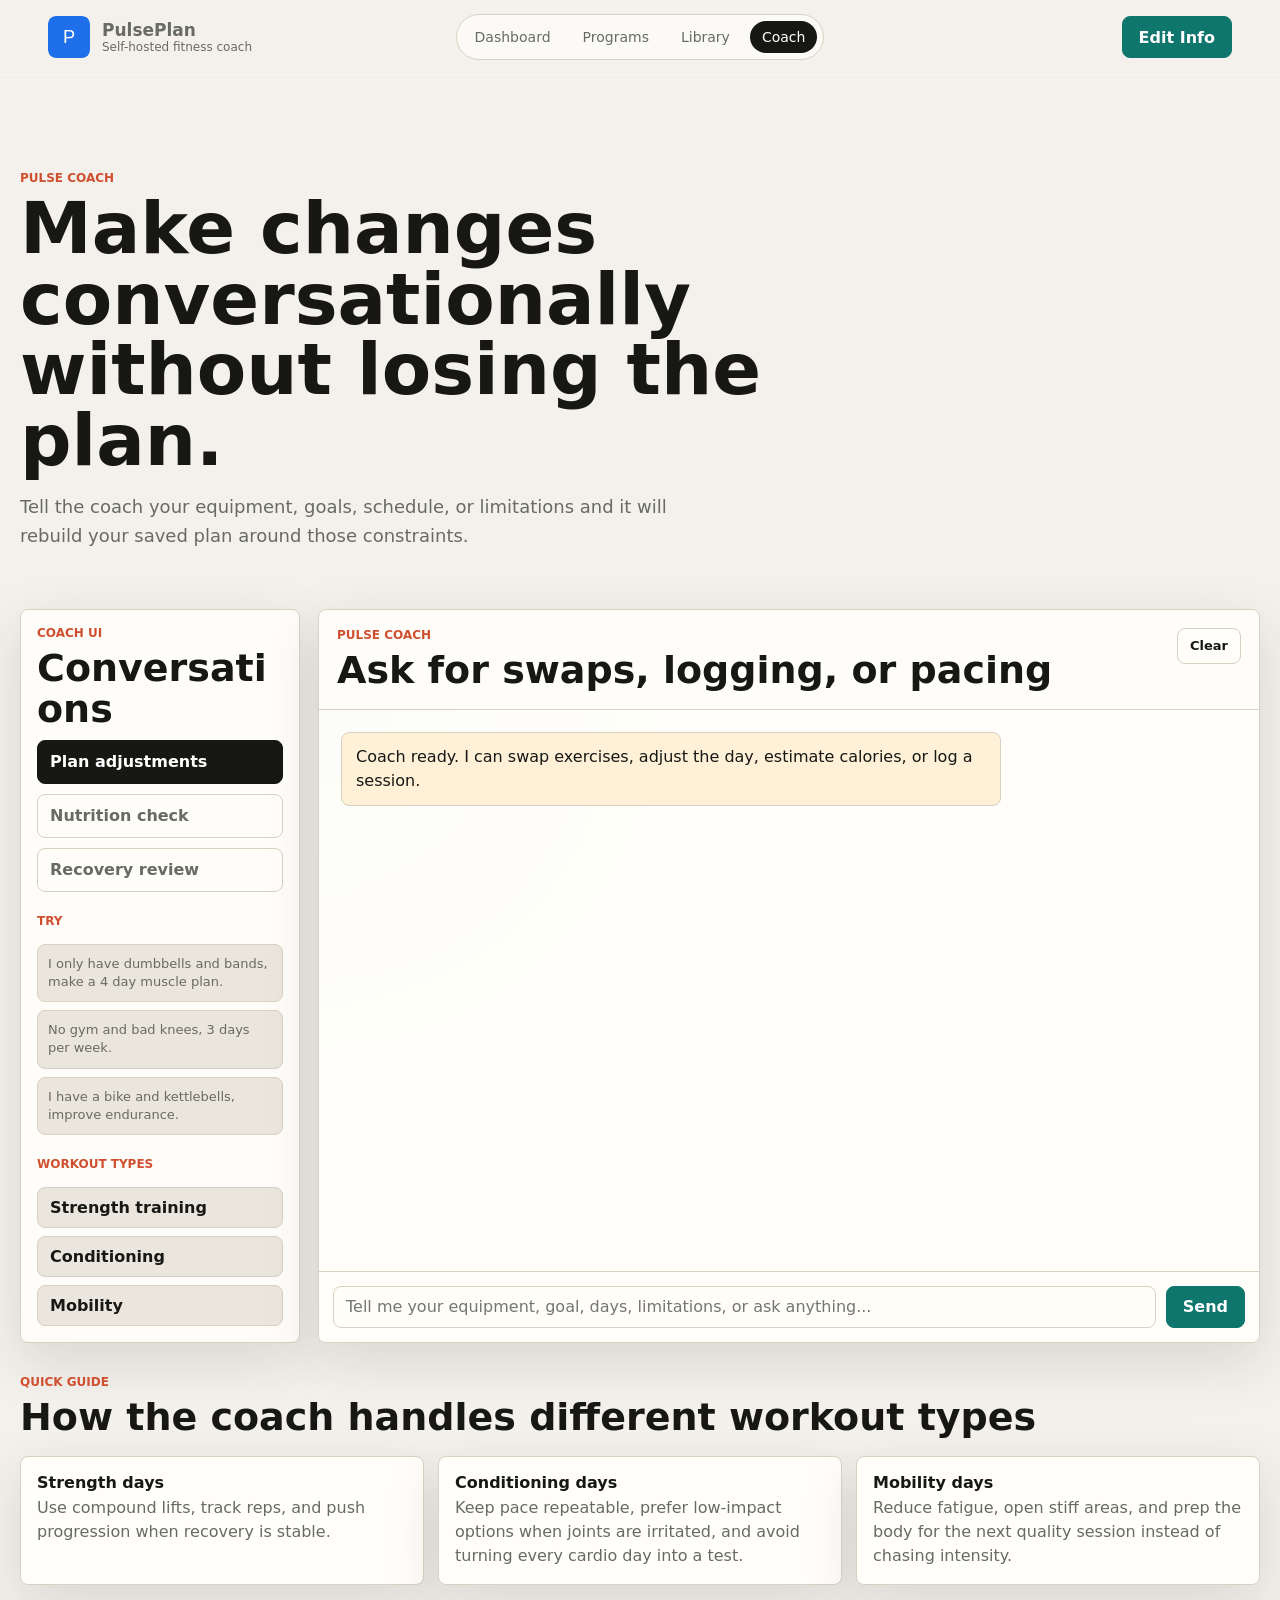
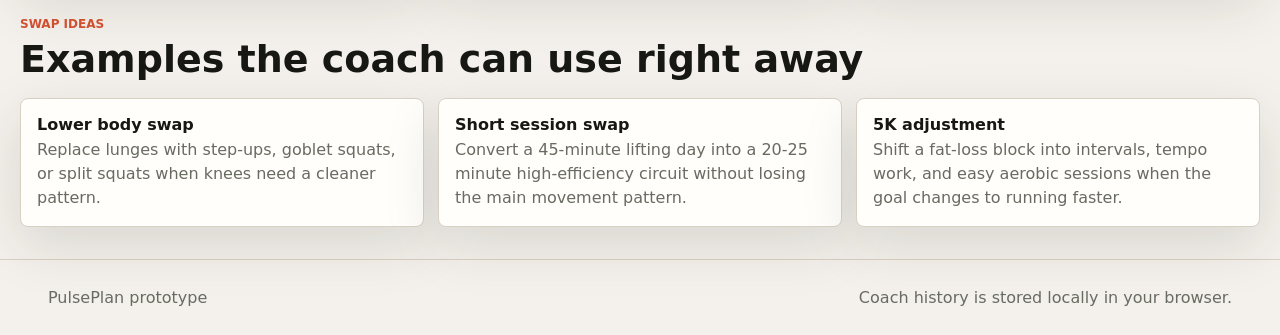
==== coach.html @ 3b723fc9 "Initial PulsePlan commit with workout library, coach interface, and dashboard" ====
<!doctype html>
<html lang="en">
  <head>
    <meta charset="utf-8" />
    <meta name="viewport" content="width=device-width, initial-scale=1" />
    <title>PulsePlan | Coach</title>
    <link rel="stylesheet" href="css/styles.css" />
  </head>
  <body>
    <header class="app-shell">
      <a class="brand" href="dashboard.html">
        <img src="assets/logo.svg" alt="PulsePlan" class="logo" />
        <span>
          <strong>PulsePlan</strong>
          <span>Self-hosted fitness coach</span>
        </span>
      </a>
      <nav class="top-nav" aria-label="Primary">
        <a href="dashboard.html">Dashboard</a>
        <a href="programs.html">Programs</a>
        <a href="library.html">Library</a>
        <a class="active" href="coach.html">Coach</a>
      </nav>
      <a class="btn primary" href="onboarding.html">Edit Info</a>
    </header>

    <main>
      <section class="page-hero">
        <p class="eyebrow">Pulse Coach</p>
        <h1>Make changes conversationally without losing the plan.</h1>
        <p class="section-copy">Tell the coach your equipment, goals, schedule, or limitations and it will rebuild your saved plan around those constraints.</p>
      </section>

      <section id="coach" class="coach-shell page-coach">
        <aside class="conversation-list">
          <div class="panel-head">
            <div>
              <p class="kicker">Coach UI</p>
              <h2>Conversations</h2>
            </div>
          </div>
          <button class="conversation active">Plan adjustments</button>
          <button class="conversation">Nutrition check</button>
          <button class="conversation">Recovery review</button>
          <div class="coach-prompts">
            <p class="kicker">Try</p>
            <span>I only have dumbbells and bands, make a 4 day muscle plan.</span>
            <span>No gym and bad knees, 3 days per week.</span>
            <span>I have a bike and kettlebells, improve endurance.</span>
          </div>
          <div class="coach-quick-guide">
            <p class="kicker">Workout types</p>
            <a href="library.html#library">Strength training</a>
            <a href="library.html#library">Conditioning</a>
            <a href="library.html#library">Mobility</a>
          </div>
        </aside>
        <section class="chat-panel">
          <div class="chat-header">
            <div>
              <p class="kicker">Pulse Coach</p>
              <h2>Ask for swaps, logging, or pacing</h2>
            </div>
            <button id="clear-chat" class="btn compact">Clear</button>
          </div>
          <div id="messages" class="messages" aria-live="polite"></div>
          <form id="chat-form" class="chat-form">
            <input id="chat-input" placeholder="Tell me your equipment, goal, days, limitations, or ask anything..." autocomplete="off" />
            <button class="btn primary" type="submit">Send</button>
          </form>
        </section>
      </section>

      <section class="section container">
        <div class="section-head">
          <div>
            <p class="kicker">Quick Guide</p>
            <h2>How the coach handles different workout types</h2>
          </div>
        </div>
        <div class="coach-guide-grid">
          <article class="guide-card">
            <strong>Strength days</strong>
            <p>Use compound lifts, track reps, and push progression when recovery is stable.</p>
          </article>
          <article class="guide-card">
            <strong>Conditioning days</strong>
            <p>Keep pace repeatable, prefer low-impact options when joints are irritated, and avoid turning every cardio day into a test.</p>
          </article>
          <article class="guide-card">
            <strong>Mobility days</strong>
            <p>Reduce fatigue, open stiff areas, and prep the body for the next quality session instead of chasing intensity.</p>
          </article>
        </div>
      </section>

      <section class="section container">
        <div class="section-head">
          <div>
            <p class="kicker">Swap Ideas</p>
            <h2>Examples the coach can use right away</h2>
          </div>
        </div>
        <div class="coach-guide-grid">
          <article class="guide-card">
            <strong>Lower body swap</strong>
            <p>Replace lunges with step-ups, goblet squats, or split squats when knees need a cleaner pattern.</p>
          </article>
          <article class="guide-card">
            <strong>Short session swap</strong>
            <p>Convert a 45-minute lifting day into a 20-25 minute high-efficiency circuit without losing the main movement pattern.</p>
          </article>
          <article class="guide-card">
            <strong>5K adjustment</strong>
            <p>Shift a fat-loss block into intervals, tempo work, and easy aerobic sessions when the goal changes to running faster.</p>
          </article>
        </div>
      </section>
    </main>

    <footer class="site-footer">
      <span>PulsePlan prototype</span>
      <span>Coach history is stored locally in your browser.</span>
    </footer>

    <div id="onboard-modal" class="modal" aria-hidden="true" role="dialog" aria-labelledby="onboard-title">
      <div class="modal-panel">
        <div class="panel-head">
          <div>
            <p class="kicker">Quick Onboarding</p>
            <h2 id="onboard-title">Create your starting plan</h2>
          </div>
          <button type="button" id="cancel-onboard" class="icon-btn" aria-label="Close">x</button>
        </div>
        <form id="onboard-form">
          <div class="form-grid">
            <label>Age<input name="age" type="number" min="10" max="120" required /></label>
            <label>Training age<select name="level"><option>Beginner</option><option>Intermediate</option><option>Advanced</option></select></label>
            <label>Available days<select name="days"><option>2</option><option selected>3</option><option>4</option><option>5</option></select></label>
            <label>Equipment<select name="equipment"><option>Bodyweight</option><option>Dumbbells</option><option selected>Full gym</option><option>Resistance bands</option></select></label>
            <label>Goal<input name="goal" placeholder="Example: build muscle, faster 5K PB" value="Build muscle" required /></label>
            <label>Food target<select name="nutrition"><option>Maintenance</option><option>Calorie deficit</option><option selected>Lean surplus</option></select></label>
          </div>
          <div class="modal-actions">
            <button type="button" id="reset-demo" class="btn">Reset Demo</button>
            <button type="submit" class="btn primary">Generate Plan</button>
          </div>
        </form>
      </div>
    </div>

    <script src="js/app.js"></script>
  </body>
</html>
---- css/styles.css ----
:root {
  --bg: #f4f1ec;
  --surface: #fffefa;
  --surface-2: #ebe6dd;
  --ink: #171814;
  --muted: #686b61;
  --line: #d8d0c2;
  --accent: #0f766e;
  --accent-2: #d04f2f;
  --blue: #265b8f;
  --green: #588157;
  --shadow: 0 18px 55px rgba(36, 30, 22, 0.13);
  --radius: 8px;
}

* {
  box-sizing: border-box;
}

html {
  scroll-behavior: smooth;
}

body {
  margin: 0;
  background: var(--bg);
  color: var(--ink);
  font-family: Inter, ui-sans-serif, system-ui, -apple-system, BlinkMacSystemFont, "Segoe UI", sans-serif;
}

button,
input,
select {
  font: inherit;
}

button {
  cursor: pointer;
}

.app-shell {
  position: sticky;
  top: 0;
  z-index: 20;
  display: grid;
  grid-template-columns: minmax(190px, 1fr) auto minmax(130px, 1fr);
  gap: 24px;
  align-items: center;
  padding: 14px clamp(16px, 4vw, 48px);
  border-bottom: 1px solid rgba(255, 255, 255, 0.45);
  background: rgba(244, 241, 236, 0.86);
  backdrop-filter: blur(18px);
}

.brand {
  display: flex;
  align-items: center;
  gap: 12px;
  color: inherit;
  text-decoration: none;
}

.brand strong {
  display: block;
  font-size: 17px;
}

.brand span {
  display: block;
  color: var(--muted);
  font-size: 12px;
}

.logo {
  width: 42px;
  height: 42px;
  border-radius: var(--radius);
}

.top-nav {
  display: flex;
  gap: 8px;
  padding: 6px;
  border: 1px solid var(--line);
  border-radius: 999px;
  background: rgba(255, 254, 250, 0.72);
}

.top-nav a {
  color: var(--muted);
  text-decoration: none;
  padding: 8px 12px;
  border-radius: 999px;
  font-size: 14px;
}

.top-nav a:hover {
  background: var(--surface);
  color: var(--ink);
}

.top-nav a.active {
  background: var(--ink);
  color: white;
}

.btn {
  display: inline-flex;
  align-items: center;
  justify-content: center;
  min-height: 42px;
  border: 1px solid var(--line);
  border-radius: var(--radius);
  background: var(--surface);
  color: var(--ink);
  padding: 0 16px;
  font-weight: 700;
  text-decoration: none;
  transition: transform 0.16s ease, box-shadow 0.16s ease, background 0.16s ease;
}

.btn:hover {
  transform: translateY(-1px);
  box-shadow: 0 10px 24px rgba(23, 24, 20, 0.09);
}

.btn.primary {
  justify-self: end;
  border-color: var(--accent);
  background: var(--accent);
  color: white;
}

.btn.ghost {
  background: rgba(255, 255, 255, 0.14);
  color: white;
  border-color: rgba(255, 255, 255, 0.45);
}

.link-btn {
  width: fit-content;
}

.btn.compact {
  min-height: 36px;
  padding: 0 12px;
  font-size: 13px;
}

.hero {
  position: relative;
  min-height: 72vh;
  display: flex;
  align-items: end;
  overflow: hidden;
}

.hero-media,
.hero-overlay {
  position: absolute;
  inset: 0;
}

.hero-media {
  width: 100%;
  height: 100%;
  object-fit: cover;
}

.hero-overlay {
  background: linear-gradient(90deg, rgba(9, 18, 22, 0.84), rgba(9, 18, 22, 0.45) 48%, rgba(9, 18, 22, 0.12)),
    linear-gradient(0deg, rgba(244, 241, 236, 1), rgba(244, 241, 236, 0) 24%);
}

.hero-content {
  position: relative;
  width: min(820px, 100%);
  padding: clamp(28px, 7vw, 80px) clamp(18px, 5vw, 64px) clamp(84px, 12vw, 140px);
  color: white;
}

.eyebrow,
.kicker {
  margin: 0 0 8px;
  color: var(--accent-2);
  font-size: 12px;
  font-weight: 850;
  letter-spacing: 0;
  text-transform: uppercase;
}

.hero .eyebrow {
  color: #ffd3a8;
}

h1,
h2,
h3,
p {
  overflow-wrap: anywhere;
}

h1 {
  margin: 0;
  max-width: 770px;
  font-size: clamp(42px, 7vw, 78px);
  line-height: 0.98;
}

h2 {
  margin: 0;
  font-size: clamp(26px, 3vw, 38px);
  line-height: 1.08;
}

h3 {
  margin: 6px 0 14px;
  font-size: 20px;
}

.hero-copy {
  max-width: 670px;
  color: rgba(255, 255, 255, 0.82);
  font-size: 18px;
  line-height: 1.6;
}

.hero-actions {
  display: flex;
  flex-wrap: wrap;
  gap: 12px;
  margin-top: 28px;
}

.page-hero {
  width: min(1240px, calc(100% - 32px));
  margin: 0 auto;
  padding: clamp(52px, 8vw, 96px) 0 22px;
}

.page-hero h1 {
  max-width: 900px;
  font-size: clamp(40px, 6vw, 72px);
}

.page-hero .section-copy {
  max-width: 650px;
  font-size: 18px;
}

.workspace {
  display: grid;
  grid-template-columns: 68px 1fr;
  gap: 18px;
  width: min(1240px, calc(100% - 32px));
  margin: -54px auto 0;
  position: relative;
  z-index: 3;
}

.side-rail {
  display: flex;
  flex-direction: column;
  gap: 10px;
  padding: 10px;
  border: 1px solid var(--line);
  border-radius: var(--radius);
  background: var(--surface);
  box-shadow: var(--shadow);
  height: max-content;
}

.rail-item,
.icon-btn {
  width: 44px;
  height: 44px;
  display: grid;
  place-items: center;
  border: 1px solid var(--line);
  border-radius: var(--radius);
  background: var(--surface-2);
  color: var(--muted);
  font-weight: 900;
  text-decoration: none;
}

.rail-item.active {
  background: var(--ink);
  border-color: var(--ink);
  color: white;
}

.dashboard-grid {
  display: grid;
  grid-template-columns: minmax(0, 1.2fr) minmax(260px, 0.8fr) minmax(260px, 0.8fr);
  gap: 18px;
}

.panel,
.conversation-list,
.chat-panel {
  background: rgba(255, 254, 250, 0.96);
  border: 1px solid var(--line);
  border-radius: var(--radius);
  box-shadow: var(--shadow);
}

.panel {
  padding: 20px;
}

.span-2 {
  grid-column: span 2;
}

.panel-head,
.section-head,
.chat-header {
  display: flex;
  align-items: start;
  justify-content: space-between;
  gap: 16px;
}

.workout-list {
  display: grid;
  gap: 10px;
  margin-top: 22px;
}

.workout-item {
  display: grid;
  grid-template-columns: 46px 1fr auto;
  gap: 14px;
  align-items: center;
  padding: 12px;
  border: 1px solid var(--line);
  border-radius: var(--radius);
  background: #fbfaf6;
}

.workout-item input {
  width: 22px;
  height: 22px;
}

.workout-item strong,
.program-card strong,
.exercise-card strong {
  display: block;
}

.workout-item span,
.program-card span,
.exercise-card span,
.image-panel span {
  color: var(--muted);
  font-size: 14px;
}

.badge {
  border-radius: 999px;
  padding: 6px 10px;
  color: white;
  background: var(--blue);
  font-size: 12px;
  font-weight: 850;
  white-space: nowrap;
}

.stats-panel {
  display: grid;
  place-items: center;
  text-align: center;
}

.readiness-ring {
  width: 156px;
  height: 156px;
  display: grid;
  place-items: center;
  margin: 8px 0 20px;
  border-radius: 50%;
  background: conic-gradient(var(--green) 82%, #ded8cc 0);
}

.readiness-ring span {
  width: 112px;
  height: 112px;
  display: grid;
  place-items: center;
  border-radius: 50%;
  background: var(--surface);
  font-size: 40px;
  font-weight: 900;
}

.metrics {
  display: grid;
  grid-template-columns: 1fr 1fr;
  gap: 10px;
  width: 100%;
}

.metrics span,
.calorie-result,
.note {
  border-radius: var(--radius);
  background: var(--surface-2);
  padding: 12px;
}

.metrics strong {
  display: block;
  font-size: 22px;
}

.macro-row {
  display: grid;
  gap: 10px;
}

label {
  display: grid;
  gap: 6px;
  color: var(--muted);
  font-size: 13px;
  font-weight: 750;
}

input,
select,
textarea {
  width: 100%;
  min-height: 42px;
  border: 1px solid var(--line);
  border-radius: var(--radius);
  background: #fffdf8;
  color: var(--ink);
  padding: 0 12px;
}

textarea {
  min-height: 112px;
  padding: 12px;
  resize: vertical;
}

.auth-body {
  min-height: 100vh;
  background: var(--ink);
}

.auth-page {
  min-height: 100vh;
  display: grid;
  grid-template-columns: minmax(0, 1.1fr) minmax(380px, 0.9fr);
}

.auth-visual {
  position: relative;
  overflow: hidden;
  display: flex;
  align-items: end;
}

.auth-visual img {
  position: absolute;
  inset: 0;
  width: 100%;
  height: 100%;
  object-fit: cover;
}

.auth-visual::after {
  content: "";
  position: absolute;
  inset: 0;
  background: linear-gradient(0deg, rgba(9, 18, 22, 0.88), rgba(9, 18, 22, 0.18));
}

.auth-copy {
  position: relative;
  z-index: 1;
  max-width: 760px;
  padding: clamp(28px, 6vw, 72px);
  color: white;
}

.auth-copy h1 {
  margin-top: 36px;
}

.auth-copy p {
  max-width: 620px;
  color: rgba(255, 255, 255, 0.82);
  font-size: 18px;
  line-height: 1.6;
}

.auth-brand {
  width: fit-content;
}

.auth-brand span,
.auth-brand .brand span {
  color: rgba(255, 255, 255, 0.76);
}

.auth-panel {
  display: flex;
  flex-direction: column;
  justify-content: center;
  gap: 18px;
  padding: clamp(22px, 5vw, 58px);
  background: var(--bg);
}

.auth-tabs {
  display: grid;
  grid-template-columns: 1fr 1fr;
  padding: 6px;
  border: 1px solid var(--line);
  border-radius: var(--radius);
  background: var(--surface-2);
}

.auth-tab {
  min-height: 40px;
  border: 0;
  border-radius: 6px;
  background: transparent;
  color: var(--muted);
  font-weight: 850;
}

.auth-tab.active {
  background: var(--surface);
  color: var(--ink);
  box-shadow: 0 6px 18px rgba(23, 24, 20, 0.08);
}

.account-form {
  display: none;
  gap: 14px;
  padding: 24px;
  border: 1px solid var(--line);
  border-radius: var(--radius);
  background: var(--surface);
  box-shadow: var(--shadow);
}

.account-form.active {
  display: grid;
}

.account-form h2 {
  margin-bottom: 6px;
}

.btn.full {
  width: 100%;
  margin-top: 8px;
}

.intake-hero {
  padding-bottom: 0;
}

.intake-form {
  display: grid;
  gap: 22px;
}

.form-section {
  display: grid;
  gap: 12px;
}

.calorie-result {
  margin-top: 14px;
}

.calorie-result span {
  display: block;
  font-size: 38px;
  font-weight: 900;
}

.calorie-result small {
  color: var(--muted);
}

.bar-chart {
  height: 170px;
  display: flex;
  align-items: end;
  gap: 8px;
  padding-top: 14px;
}

.bar {
  flex: 1;
  min-width: 20px;
  border-radius: 6px 6px 2px 2px;
  background: linear-gradient(180deg, var(--accent-2), #f0ad4e);
}

.slider-row {
  display: grid;
  grid-template-columns: 70px 1fr;
  gap: 10px;
  align-items: center;
  margin: 14px 0;
}

.note {
  margin: 16px 0 0;
  color: var(--muted);
}

.section,
.coach-shell {
  width: min(1240px, calc(100% - 32px));
  margin: 32px auto;
}

.section-head {
  align-items: end;
  margin-bottom: 18px;
}

.section-copy {
  color: var(--muted);
  line-height: 1.6;
}

.program-grid {
  display: grid;
  grid-template-columns: repeat(3, minmax(0, 1fr));
  gap: 18px;
}

.program-card {
  border: 1px solid var(--line);
  border-radius: var(--radius);
  overflow: hidden;
  background: var(--surface);
  box-shadow: var(--shadow);
}

.program-card img {
  width: 100%;
  height: 170px;
  object-fit: cover;
  display: block;
}

.program-card div {
  padding: 16px;
}

.program-card small {
  display: inline-block;
  margin-top: 12px;
  color: var(--accent);
  font-weight: 850;
}

.program-card p {
  margin: 12px 0 0;
  color: var(--ink);
  font-size: 14px;
  line-height: 1.45;
}

.target-list,
.recommendation-list {
  display: grid;
  gap: 10px;
  margin-top: 14px;
}

.target-list {
  grid-template-columns: repeat(2, minmax(0, 1fr));
}

.target-list span,
.recommendation-list div {
  display: grid;
  gap: 4px;
  padding: 12px;
  border: 1px solid var(--line);
  border-radius: var(--radius);
  background: var(--surface-2);
}

.target-list strong,
.recommendation-list strong {
  color: var(--ink);
}

.recommendation-list span {
  color: var(--muted);
  line-height: 1.45;
}

.split {
  display: grid;
  grid-template-columns: minmax(0, 1fr) 360px;
  gap: 24px;
  align-items: start;
}

.search-row {
  display: grid;
  grid-template-columns: 1fr 190px;
  gap: 10px;
  margin: 18px 0;
}

.search-row-secondary {
  grid-template-columns: 1fr 1fr;
  margin-top: -4px;
}

.exercise-summary-row {
  display: flex;
  flex-wrap: wrap;
  justify-content: space-between;
  gap: 10px;
  margin: 10px 0 16px;
  color: var(--muted);
  font-size: 13px;
}

.exercise-list {
  display: grid;
  gap: 10px;
}

.exercise-card {
  display: grid;
  grid-template-columns: minmax(0, 1fr) 220px;
  gap: 16px;
  padding: 14px;
  border: 1px solid var(--line);
  border-radius: var(--radius);
  background: var(--surface);
}

.exercise-card-main {
  display: grid;
  gap: 8px;
}

.exercise-meta {
  display: flex;
  flex-wrap: wrap;
  gap: 8px;
  color: var(--muted);
  font-size: 12px;
}

.exercise-card p {
  margin: 0;
  color: var(--muted);
  line-height: 1.5;
}

.empty-state {
  padding: 18px;
  border: 1px dashed var(--line);
  border-radius: var(--radius);
  background: rgba(255, 255, 255, 0.5);
  color: var(--muted);
}

.exercise-card strong,
.asset-card strong,
.guide-card strong,
.workout-type-body strong {
  display: block;
  margin-bottom: 4px;
}

.section-block {
  margin-top: 28px;
}

.workout-types-grid,
.workout-icon-grid,
.asset-grid,
.coach-guide-grid {
  display: grid;
  gap: 14px;
}

.workout-types-grid {
  grid-template-columns: repeat(3, minmax(0, 1fr));
}

.workout-icon-grid {
  grid-template-columns: repeat(4, minmax(0, 1fr));
}

.workout-type-card,
.asset-card,
.guide-card {
  overflow: hidden;
  border: 1px solid var(--line);
  border-radius: var(--radius);
  background: var(--surface);
  box-shadow: var(--shadow);
}

.workout-type-media {
  position: relative;
  min-height: 180px;
  background: linear-gradient(180deg, rgba(15, 118, 110, 0.16), rgba(15, 118, 110, 0.04));
}

.workout-type-media img,
.asset-card img {
  width: 100%;
  height: 100%;
  object-fit: cover;
  display: block;
}

.workout-type-media span {
  position: absolute;
  left: 14px;
  bottom: 14px;
  width: 42px;
  height: 42px;
  display: grid;
  place-items: center;
  border-radius: 999px;
  background: rgba(23, 24, 20, 0.86);
  color: white;
  font-weight: 900;
}

.workout-type-body,
.asset-card div,
.guide-card {
  padding: 16px;
}

.workout-type-section {
  margin-top: 12px;
}

.workout-type-section span {
  display: block;
  margin-bottom: 8px;
  color: var(--accent);
  font-size: 12px;
  font-weight: 850;
  text-transform: uppercase;
}

.workout-type-section ol {
  margin: 0;
  padding-left: 18px;
  color: var(--muted);
  line-height: 1.55;
}

.workout-type-tags {
  display: flex;
  flex-wrap: wrap;
  gap: 8px;
  margin-top: 14px;
}

.workout-type-tags span {
  padding: 6px 10px;
  border-radius: 999px;
  background: var(--surface-2);
  color: var(--muted);
  font-size: 12px;
  font-weight: 750;
}

.workout-icon-card {
  display: grid;
  gap: 10px;
  padding: 12px;
  border: 1px solid var(--line);
  border-radius: var(--radius);
  background: var(--surface);
  box-shadow: var(--shadow);
}

.workout-icon-card img {
  width: 100%;
  aspect-ratio: 16 / 10;
  object-fit: cover;
  display: block;
  border-radius: calc(var(--radius) - 2px);
  background: #f8f4ec;
}

.workout-icon-card strong {
  display: block;
}

.workout-icon-card span {
  color: var(--muted);
  font-size: 12px;
  font-weight: 750;
  text-transform: uppercase;
}

.asset-grid {
  grid-template-columns: repeat(3, minmax(0, 1fr));
}

.asset-card img {
  height: 240px;
}

.asset-card span,
.guide-card p,
.workout-type-body p,
.workout-type-body span {
  color: var(--muted);
  line-height: 1.5;
}

.coach-quick-guide {
  display: grid;
  gap: 8px;
  margin-top: 22px;
}

.coach-quick-guide a {
  display: block;
  padding: 10px 12px;
  border: 1px solid var(--line);
  border-radius: var(--radius);
  background: var(--surface-2);
  color: var(--ink);
  text-decoration: none;
  font-weight: 750;
}

.coach-quick-guide a:hover {
  background: var(--surface);
}

.coach-guide-grid {
  grid-template-columns: repeat(3, minmax(0, 1fr));
}

.guide-card {
  min-height: 100%;
}

.guide-card p {
  margin: 0;
}

.image-panel {
  position: sticky;
  top: 92px;
  overflow: hidden;
  border: 1px solid var(--line);
  border-radius: var(--radius);
  background: var(--surface);
  box-shadow: var(--shadow);
}

.image-panel img {
  width: 100%;
  height: 300px;
  object-fit: cover;
  display: block;
}

.image-panel div {
  padding: 16px;
}

.coach-shell {
  display: grid;
  grid-template-columns: 280px 1fr;
  min-height: 620px;
  gap: 18px;
}

.page-coach {
  margin-top: 18px;
}

.conversation-list {
  padding: 16px;
}

.conversation {
  width: 100%;
  min-height: 44px;
  margin-top: 10px;
  padding: 0 12px;
  border: 1px solid var(--line);
  border-radius: var(--radius);
  text-align: left;
  background: transparent;
  color: var(--muted);
  font-weight: 800;
}

.conversation.active {
  background: var(--ink);
  color: white;
  border-color: var(--ink);
}

.coach-prompts {
  display: grid;
  gap: 8px;
  margin-top: 22px;
}

.coach-prompts span {
  display: block;
  padding: 10px;
  border: 1px solid var(--line);
  border-radius: var(--radius);
  background: var(--surface-2);
  color: var(--muted);
  font-size: 13px;
  line-height: 1.4;
}

.chat-panel {
  display: grid;
  grid-template-rows: auto 1fr auto;
  overflow: hidden;
}

.chat-header {
  padding: 18px;
  border-bottom: 1px solid var(--line);
}

.messages {
  overflow: auto;
  padding: 22px;
  background:
    linear-gradient(rgba(255, 254, 250, 0.92), rgba(255, 254, 250, 0.92)),
    radial-gradient(circle at top left, rgba(15, 118, 110, 0.16), transparent 32%);
}

.msg {
  width: fit-content;
  max-width: min(660px, 88%);
  margin: 0 0 12px;
  padding: 12px 14px;
  border: 1px solid var(--line);
  border-radius: var(--radius);
  background: var(--surface);
  line-height: 1.5;
}

.msg.user {
  margin-left: auto;
  background: var(--accent);
  border-color: var(--accent);
  color: white;
}

.msg.system {
  background: #fff0d8;
}

.chat-form {
  display: grid;
  grid-template-columns: 1fr auto;
  gap: 10px;
  padding: 14px;
  border-top: 1px solid var(--line);
  background: var(--surface);
}

.site-footer {
  display: flex;
  flex-wrap: wrap;
  justify-content: space-between;
  gap: 14px;
  padding: 28px clamp(16px, 4vw, 48px);
  color: var(--muted);
  border-top: 1px solid var(--line);
}

.modal {
  position: fixed;
  inset: 0;
  z-index: 50;
  display: none;
  align-items: center;
  justify-content: center;
  padding: 18px;
  background: rgba(20, 18, 15, 0.62);
}

.modal[aria-hidden="false"] {
  display: flex;
}

.modal-panel {
  width: min(780px, 100%);
  max-height: calc(100vh - 36px);
  overflow: auto;
  border: 1px solid var(--line);
  border-radius: var(--radius);
  background: var(--surface);
  padding: 22px;
  box-shadow: var(--shadow);
}

.form-grid {
  display: grid;
  grid-template-columns: repeat(2, minmax(0, 1fr));
  gap: 14px;
  margin-top: 18px;
}

.modal-actions {
  display: flex;
  justify-content: flex-end;
  gap: 10px;
  margin-top: 18px;
}

@media (max-width: 980px) {
  .auth-page {
    grid-template-columns: 1fr;
  }

  .auth-visual {
    min-height: 46vh;
  }

  .app-shell {
    grid-template-columns: 1fr auto;
  }

  .top-nav {
    grid-column: 1 / -1;
    display: flex;
    justify-content: flex-start;
    overflow-x: auto;
  }

  .workspace,
  .coach-shell,
  .split {
    grid-template-columns: 1fr;
  }

  .side-rail {
    flex-direction: row;
  }

  .dashboard-grid,
  .program-grid,
  .workout-types-grid,
  .workout-icon-grid,
  .asset-grid,
  .coach-guide-grid {
    grid-template-columns: 1fr;
  }

  .search-row,
  .search-row-secondary {
    grid-template-columns: 1fr;
  }

  .span-2 {
    grid-column: auto;
  }

  .image-panel {
    position: static;
  }
}

@media (max-width: 620px) {
  .app-shell {
    padding: 10px 12px;
    gap: 10px;
  }

  .brand span {
    display: none;
  }

  .app-shell .btn.primary {
    min-height: 38px;
    padding: 0 10px;
  }

  .hero {
    min-height: 78vh;
  }

  .hero-content {
    padding: 96px 18px 86px;
  }

  .workspace {
    width: calc(100% - 20px);
    margin-top: -40px;
  }

  .section,
  .coach-shell {
    width: calc(100% - 20px);
  }

  .panel-head,
  .section-head,
  .chat-header {
    display: grid;
  }

  .workout-item,
  .exercise-card,
  .chat-form,
  .search-row,
  .form-grid {
    grid-template-columns: 1fr;
  }

  .workout-item {
    align-items: start;
  }

  .badge {
    width: fit-content;
  }
}
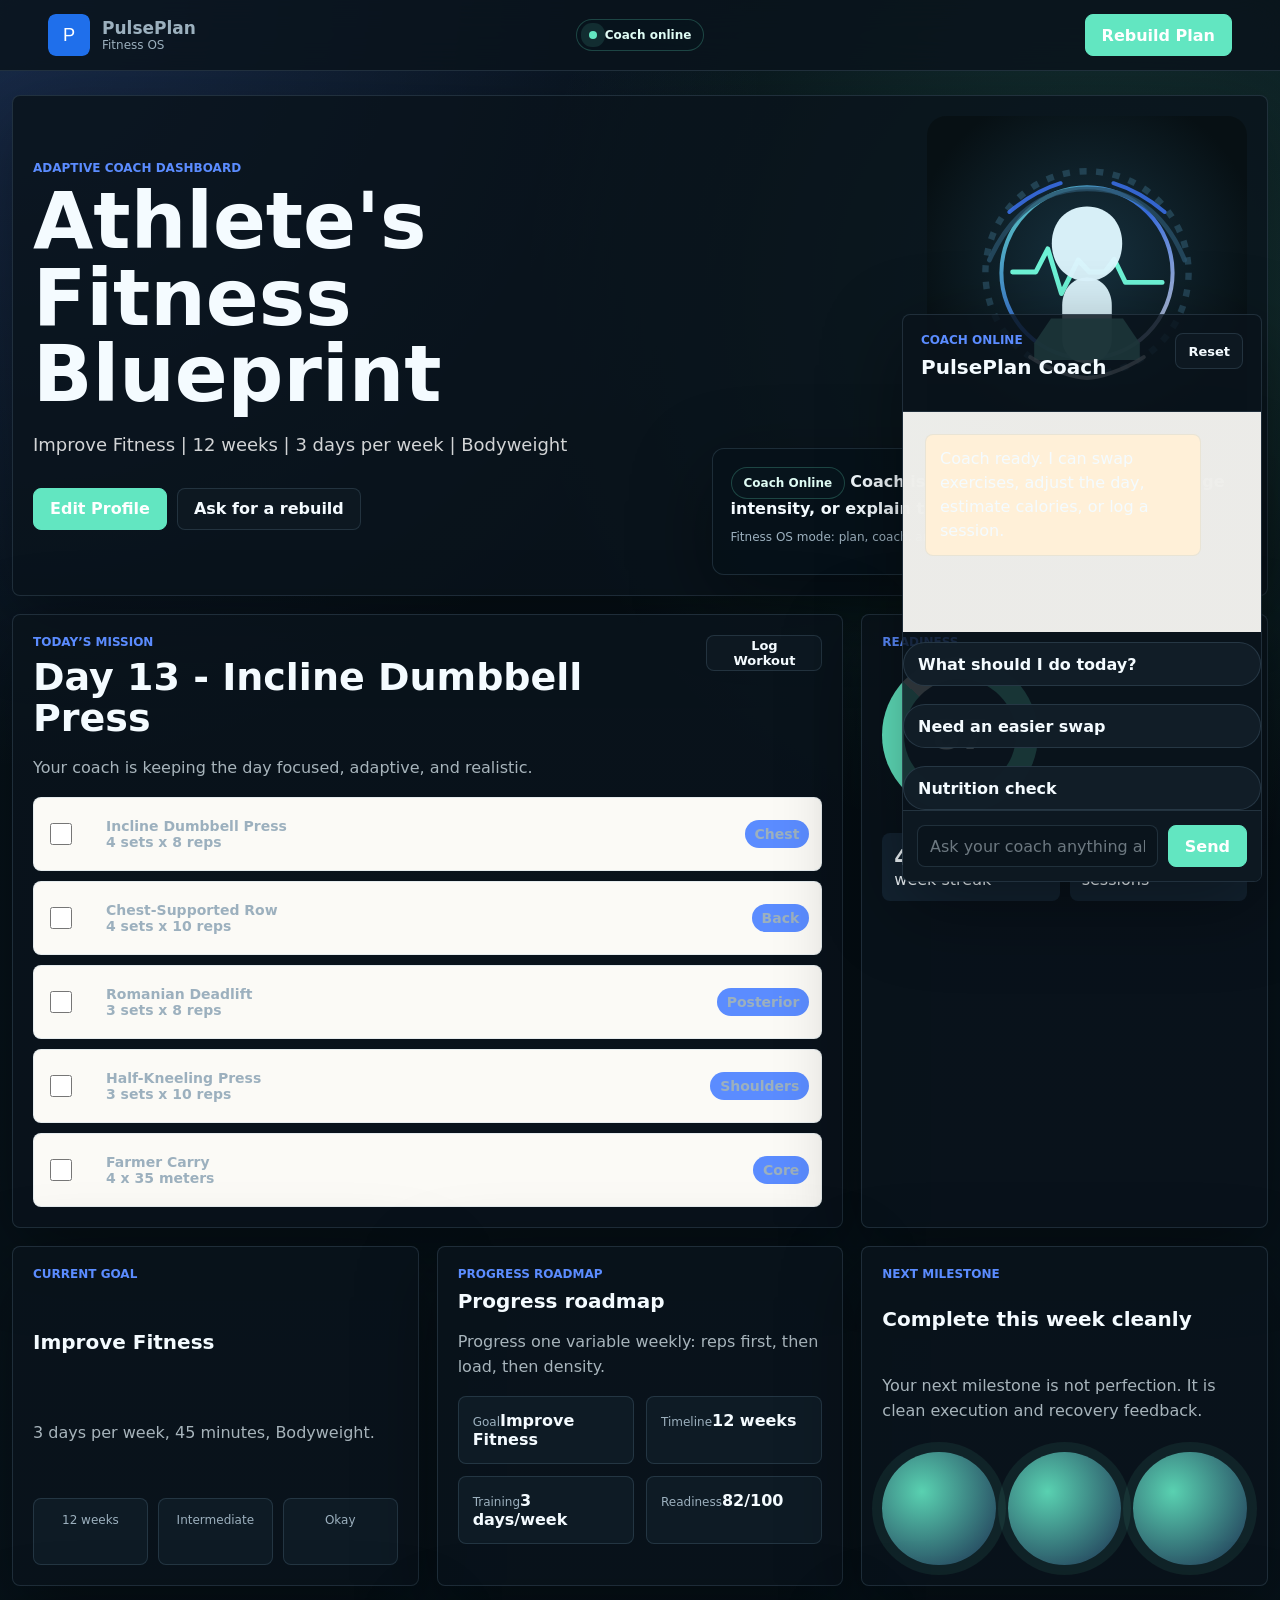
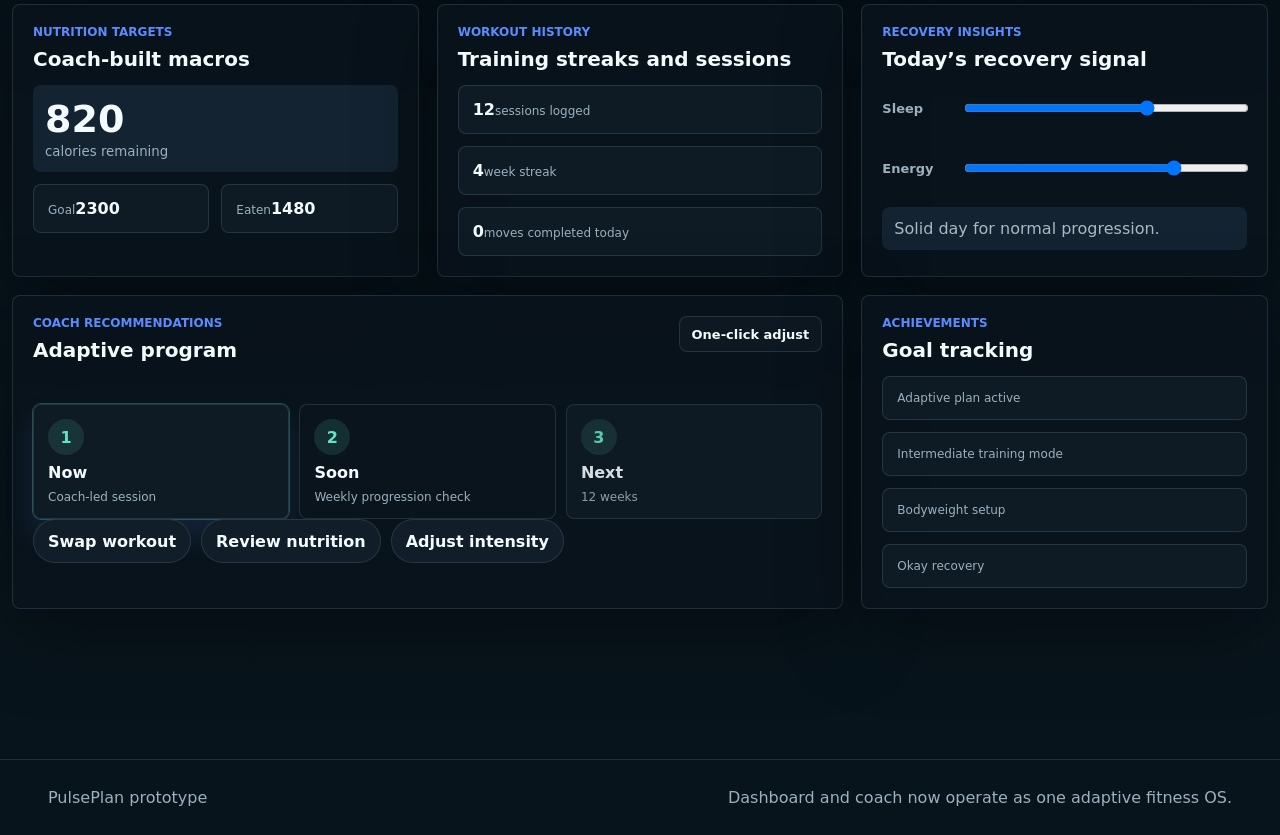
==== commit cda9a691: "Push final coach-first UX redesign" ====
--- a/coach.html
+++ b/coach.html
@@ -15,114 +15,14 @@
           <span>Self-hosted fitness coach</span>
         </span>
       </a>
-      <nav class="top-nav" aria-label="Primary">
-        <a href="dashboard.html">Dashboard</a>
-        <a href="programs.html">Programs</a>
-        <a href="library.html">Library</a>
-        <a class="active" href="coach.html">Coach</a>
-      </nav>
-      <a class="btn primary" href="onboarding.html">Edit Info</a>
-    </header>
-
-    <main>
-      <section class="page-hero">
-        <p class="eyebrow">Pulse Coach</p>
-        <h1>Make changes conversationally without losing the plan.</h1>
-        <p class="section-copy">Tell the coach your equipment, goals, schedule, or limitations and it will rebuild your saved plan around those constraints.</p>
-      </section>
-
-      <section id="coach" class="coach-shell page-coach">
-        <aside class="conversation-list">
-          <div class="panel-head">
-            <div>
-              <p class="kicker">Coach UI</p>
-              <h2>Conversations</h2>
-            </div>
-          </div>
-          <button class="conversation active">Plan adjustments</button>
-          <button class="conversation">Nutrition check</button>
-          <button class="conversation">Recovery review</button>
-          <div class="coach-prompts">
-            <p class="kicker">Try</p>
-            <span>I only have dumbbells and bands, make a 4 day muscle plan.</span>
-            <span>No gym and bad knees, 3 days per week.</span>
-            <span>I have a bike and kettlebells, improve endurance.</span>
-          </div>
-          <div class="coach-quick-guide">
-            <p class="kicker">Workout types</p>
-            <a href="library.html#library">Strength training</a>
-            <a href="library.html#library">Conditioning</a>
-            <a href="library.html#library">Mobility</a>
-          </div>
-        </aside>
-        <section class="chat-panel">
-          <div class="chat-header">
-            <div>
-              <p class="kicker">Pulse Coach</p>
-              <h2>Ask for swaps, logging, or pacing</h2>
-            </div>
-            <button id="clear-chat" class="btn compact">Clear</button>
-          </div>
-          <div id="messages" class="messages" aria-live="polite"></div>
-          <form id="chat-form" class="chat-form">
-            <input id="chat-input" placeholder="Tell me your equipment, goal, days, limitations, or ask anything..." autocomplete="off" />
-            <button class="btn primary" type="submit">Send</button>
-          </form>
-        </section>
-      </section>
-
-      <section class="section container">
-        <div class="section-head">
-          <div>
-            <p class="kicker">Quick Guide</p>
-            <h2>How the coach handles different workout types</h2>
-          </div>
-        </div>
-        <div class="coach-guide-grid">
-          <article class="guide-card">
-            <strong>Strength days</strong>
-            <p>Use compound lifts, track reps, and push progression when recovery is stable.</p>
-          </article>
-          <article class="guide-card">
-            <strong>Conditioning days</strong>
-            <p>Keep pace repeatable, prefer low-impact options when joints are irritated, and avoid turning every cardio day into a test.</p>
-          </article>
-          <article class="guide-card">
-            <strong>Mobility days</strong>
-            <p>Reduce fatigue, open stiff areas, and prep the body for the next quality session instead of chasing intensity.</p>
-          </article>
-        </div>
-      </section>
-
-      <section class="section container">
-        <div class="section-head">
-          <div>
-            <p class="kicker">Swap Ideas</p>
-            <h2>Examples the coach can use right away</h2>
-          </div>
-        </div>
-        <div class="coach-guide-grid">
-          <article class="guide-card">
-            <strong>Lower body swap</strong>
-            <p>Replace lunges with step-ups, goblet squats, or split squats when knees need a cleaner pattern.</p>
-          </article>
-          <article class="guide-card">
-            <strong>Short session swap</strong>
-            <p>Convert a 45-minute lifting day into a 20-25 minute high-efficiency circuit without losing the main movement pattern.</p>
-          </article>
-          <article class="guide-card">
-            <strong>5K adjustment</strong>
-            <p>Shift a fat-loss block into intervals, tempo work, and easy aerobic sessions when the goal changes to running faster.</p>
-          </article>
-        </div>
-      </section>
-    </main>
-
-    <footer class="site-footer">
-      <span>PulsePlan prototype</span>
-      <span>Coach history is stored locally in your browser.</span>
-    </footer>
-
+      <body class="redirect-body">
+        <main class="redirect-panel panel">
+          <p class="kicker">PulsePlan update</p>
+          <h1>The coach is now built into the dashboard.</h1>
+          <p class="section-copy">Use the unified Fitness OS instead of a separate coach page.</p>
+          <a class="btn primary" href="dashboard.html">Go to Dashboard</a>
+        </main>
+        <script>window.location.replace("dashboard.html");</script>
     <div id="onboard-modal" class="modal" aria-hidden="true" role="dialog" aria-labelledby="onboard-title">
       <div class="modal-panel">
         <div class="panel-head">
--- a/css/styles.css
+++ b/css/styles.css
@@ -448,7 +448,7 @@
 
 .auth-body {
   min-height: 100vh;
-  background: var(--ink);
+  background: var(--bg);
 }
 
 .auth-page {
@@ -1243,3 +1243,597 @@
     width: fit-content;
   }
 }
+
+.coach-skin,
+.coach-body,
+.fitness-body,
+.redirect-body {
+  --bg: #061017;
+  --surface: #0d1821;
+  --surface-2: #132331;
+  --ink: #f4fbff;
+  --muted: #9cb0be;
+  --line: rgba(133, 173, 200, 0.18);
+  --accent: #62e6c1;
+  --accent-2: #5b8cff;
+  --blue: #5b8cff;
+  --green: #62e6c1;
+  --shadow: 0 24px 80px rgba(0, 0, 0, 0.38);
+  background:
+    radial-gradient(circle at top left, rgba(91, 140, 255, 0.22), transparent 28%),
+    radial-gradient(circle at 86% 12%, rgba(98, 230, 193, 0.18), transparent 24%),
+    linear-gradient(180deg, #061017 0%, #08141c 100%);
+  color: var(--ink);
+}
+
+.coach-skin .auth-panel,
+.coach-skin .account-form,
+.coach-skin .top-nav,
+.coach-body .panel,
+.coach-body .app-shell,
+.coach-body .chat-panel,
+.fitness-body .panel,
+.fitness-body .app-shell,
+.fitness-body .chat-panel,
+.redirect-body .panel {
+  background: rgba(10, 20, 28, 0.84);
+  border-color: var(--line);
+  color: var(--ink);
+}
+
+.coach-body .app-shell,
+.fitness-body .app-shell,
+.coach-skin .app-shell {
+  border-bottom: 1px solid var(--line);
+}
+
+.coach-skin input,
+.coach-skin select,
+.coach-skin textarea,
+.coach-body input,
+.coach-body select,
+.coach-body textarea,
+.fitness-body input,
+.fitness-body select,
+.fitness-body textarea,
+.redirect-body input,
+.redirect-body select,
+.redirect-body textarea {
+  background: rgba(11, 21, 29, 0.95);
+  color: var(--ink);
+  border-color: var(--line);
+}
+
+.coach-skin input::placeholder,
+.coach-skin textarea::placeholder,
+.coach-body input::placeholder,
+.coach-body textarea::placeholder,
+.fitness-body input::placeholder,
+.fitness-body textarea::placeholder {
+  color: rgba(228, 242, 250, 0.45);
+}
+
+.coach-skin .section-copy,
+.coach-skin .note,
+.coach-skin .auth-brand span,
+.coach-body .section-copy,
+.coach-body .note,
+.fitness-body .section-copy,
+.fitness-body .note,
+.redirect-body .section-copy {
+  color: rgba(228, 242, 250, 0.72);
+}
+
+.coach-skin .auth-visual::after {
+  background: linear-gradient(0deg, rgba(2, 10, 15, 0.92), rgba(2, 10, 15, 0.15));
+}
+
+.coach-auth-page {
+  min-height: 100vh;
+}
+
+.coach-visual {
+  align-items: center;
+}
+
+.coach-auth-copy {
+  display: grid;
+  gap: 18px;
+}
+
+.coach-avatar-stage,
+.coach-intro-avatar {
+  position: relative;
+  width: fit-content;
+}
+
+.coach-avatar,
+.coach-intro-avatar img {
+  width: min(360px, 100%);
+  height: auto;
+  filter: drop-shadow(0 24px 50px rgba(0, 0, 0, 0.35));
+  animation: float 8s ease-in-out infinite;
+}
+
+.live-chip,
+.status-chip {
+  display: inline-flex;
+  align-items: center;
+  gap: 8px;
+  width: fit-content;
+  padding: 8px 12px;
+  border: 1px solid rgba(98, 230, 193, 0.24);
+  border-radius: 999px;
+  background: rgba(8, 22, 29, 0.76);
+  color: #dffcf4;
+  font-size: 12px;
+  font-weight: 850;
+}
+
+.live-chip::before,
+.status-chip span {
+  width: 8px;
+  height: 8px;
+  border-radius: 50%;
+  background: var(--accent);
+  box-shadow: 0 0 0 8px rgba(98, 230, 193, 0.12);
+}
+
+.coach-stats-grid {
+  display: grid;
+  grid-template-columns: repeat(3, minmax(0, 1fr));
+  gap: 12px;
+}
+
+.coach-stats-grid article,
+.coach-live-card,
+.reveal-grid div,
+.goal-track div,
+.history-list div,
+.achievement-list span,
+.display-row div,
+.progress-node,
+.goal-badges span {
+  padding: 14px;
+  border: 1px solid var(--line);
+  border-radius: var(--radius);
+  background: rgba(16, 30, 40, 0.86);
+}
+
+.coach-stats-grid strong,
+.coach-live-card strong,
+.reveal-grid strong,
+.goal-track strong,
+.history-list strong,
+.achievement-list strong,
+.display-row strong {
+  color: var(--ink);
+}
+
+.coach-stats-grid span,
+.coach-live-card p,
+.reveal-grid span,
+.goal-track span,
+.history-list span,
+.achievement-list span,
+.display-row span,
+.progress-node small,
+.goal-badges span {
+  color: var(--muted);
+  font-size: 12px;
+}
+
+.goal-panel,
+.milestone-panel {
+  display: grid;
+  gap: 12px;
+}
+
+.goal-badges,
+.progress-map {
+  display: grid;
+  gap: 10px;
+}
+
+.goal-badges {
+  grid-template-columns: repeat(3, minmax(0, 1fr));
+}
+
+.goal-badges span {
+  text-align: center;
+}
+
+.milestone-orbital {
+  display: grid;
+  grid-template-columns: repeat(3, 1fr);
+  gap: 12px;
+  align-items: center;
+  min-height: 82px;
+}
+
+.milestone-orbital span {
+  aspect-ratio: 1;
+  border-radius: 50%;
+  background: radial-gradient(circle at 35% 35%, rgba(98, 230, 193, 0.9), rgba(91, 140, 255, 0.24));
+  box-shadow: 0 0 0 10px rgba(98, 230, 193, 0.08);
+  animation: pulse 2.8s ease-in-out infinite;
+}
+
+.milestone-orbital span:nth-child(2) { animation-delay: 0.4s; }
+.milestone-orbital span:nth-child(3) { animation-delay: 0.8s; }
+
+.progress-map {
+  grid-template-columns: repeat(3, minmax(0, 1fr));
+  margin-top: 14px;
+}
+
+.progress-node {
+  display: grid;
+  gap: 8px;
+}
+
+.progress-node span {
+  width: 36px;
+  height: 36px;
+  display: grid;
+  place-items: center;
+  border-radius: 50%;
+  background: rgba(98, 230, 193, 0.12);
+  color: var(--accent);
+  font-weight: 900;
+}
+
+.progress-node.active {
+  box-shadow: 0 0 0 1px rgba(98, 230, 193, 0.28), 0 16px 30px rgba(91, 140, 255, 0.14);
+}
+
+.progress-node.upcoming {
+  background: rgba(11, 21, 29, 0.92);
+}
+
+.progress-node.future {
+  opacity: 0.88;
+}
+
+.coach-auth-panel {
+  gap: 16px;
+}
+
+.auth-start-btn {
+  margin-top: 6px;
+}
+
+.coach-launch,
+.fitness-os {
+  width: min(1260px, calc(100% - 24px));
+  margin: 24px auto 0;
+  display: grid;
+  gap: 18px;
+}
+
+.coach-intro,
+.os-hero-panel {
+  display: grid;
+  grid-template-columns: minmax(0, 1.1fr) minmax(250px, 0.9fr);
+  gap: 24px;
+  align-items: center;
+}
+
+.coach-intro-actions,
+.hero-actions,
+.onboarding-actions,
+.quick-actions {
+  display: flex;
+  flex-wrap: wrap;
+  gap: 10px;
+}
+
+.coach-live-card,
+.reveal-card,
+.generation-panel,
+.conversation-card {
+  padding: 18px;
+  border: 1px solid var(--line);
+  border-radius: calc(var(--radius) + 4px);
+  background: rgba(7, 18, 25, 0.82);
+  box-shadow: var(--shadow);
+}
+
+.onboarding-panel {
+  display: grid;
+  gap: 18px;
+}
+
+.onboarding-topline {
+  display: grid;
+  grid-template-columns: minmax(0, 1fr) auto;
+  gap: 16px;
+  align-items: center;
+}
+
+.onboarding-progress-shell {
+  display: grid;
+  grid-template-columns: 74px minmax(0, 1fr);
+  gap: 14px;
+  align-items: center;
+}
+
+.progress-ring {
+  width: 74px;
+  height: 74px;
+  display: grid;
+  place-items: center;
+  border-radius: 50%;
+  background: conic-gradient(var(--accent) 36%, rgba(255, 255, 255, 0.08) 0);
+  box-shadow: inset 0 0 0 10px rgba(10, 20, 28, 0.94);
+}
+
+.progress-ring span {
+  font-size: 13px;
+  font-weight: 900;
+}
+
+.onboarding-flow {
+  display: grid;
+  gap: 14px;
+}
+
+.conversation-stage h2,
+.reveal-card h2,
+.generation-panel h2 {
+  margin-top: 6px;
+}
+
+.conversation-response,
+.choice-grid,
+.generation-sequence,
+.plan-reveal {
+  display: grid;
+  gap: 12px;
+}
+
+.response-pill,
+.response-hint {
+  width: fit-content;
+  padding: 10px 14px;
+  border-radius: 999px;
+  border: 1px solid var(--line);
+  background: rgba(98, 230, 193, 0.12);
+  color: var(--ink);
+}
+
+.choice-grid {
+  grid-template-columns: repeat(3, minmax(0, 1fr));
+}
+
+.choice-chip,
+.conversation {
+  display: inline-flex;
+  align-items: center;
+  justify-content: center;
+  min-height: 44px;
+  border: 1px solid var(--line);
+  border-radius: 999px;
+  padding: 0 14px;
+  background: rgba(18, 31, 41, 0.96);
+  color: var(--ink);
+  font-weight: 800;
+  text-decoration: none;
+}
+
+.choice-chip.active,
+.conversation.active {
+  background: linear-gradient(135deg, rgba(98, 230, 193, 0.22), rgba(91, 140, 255, 0.26));
+  border-color: rgba(98, 230, 193, 0.34);
+  box-shadow: 0 12px 30px rgba(91, 140, 255, 0.18);
+}
+
+.answer-field {
+  gap: 10px;
+}
+
+.answer-field span {
+  color: var(--muted);
+  text-transform: uppercase;
+  letter-spacing: 0.08em;
+  font-size: 12px;
+  font-weight: 850;
+}
+
+.answer-field input {
+  background: rgba(11, 21, 29, 0.95);
+  color: var(--ink);
+}
+
+.generation-stack {
+  display: grid;
+  gap: 10px;
+}
+
+.generation-item {
+  display: grid;
+  grid-template-columns: 38px 1fr;
+  gap: 12px;
+  align-items: center;
+  padding: 12px 14px;
+  border: 1px solid var(--line);
+  border-radius: var(--radius);
+  background: rgba(18, 31, 41, 0.9);
+}
+
+.generation-item span {
+  display: grid;
+  place-items: center;
+  width: 38px;
+  height: 38px;
+  border-radius: 50%;
+  background: rgba(98, 230, 193, 0.16);
+  color: var(--accent);
+  font-weight: 900;
+}
+
+.generation-item.done,
+.generation-item.active {
+  border-color: rgba(98, 230, 193, 0.28);
+}
+
+.generation-item.active {
+  background: rgba(91, 140, 255, 0.14);
+}
+
+.plan-reveal-grid,
+.goal-track,
+.history-list,
+.achievement-list,
+.display-row {
+  display: grid;
+  gap: 12px;
+}
+
+.plan-reveal-grid {
+  grid-template-columns: repeat(3, minmax(0, 1fr));
+  margin: 14px 0;
+}
+
+.fitness-shell-header .status-chip {
+  justify-self: center;
+}
+
+.fitness-os {
+  grid-template-columns: 1fr;
+  padding-bottom: 150px;
+}
+
+.os-grid {
+  display: grid;
+  grid-template-columns: repeat(3, minmax(0, 1fr));
+  gap: 18px;
+}
+
+.os-hero-avatar {
+  display: grid;
+  justify-items: end;
+  gap: 12px;
+}
+
+.os-hero-avatar img {
+  width: min(320px, 100%);
+  height: auto;
+}
+
+.mission-panel .workout-list,
+.history-list,
+.achievement-list {
+  margin-top: 14px;
+}
+
+.goal-track {
+  grid-template-columns: repeat(2, minmax(0, 1fr));
+  margin-top: 14px;
+}
+
+.macro-row.display-row {
+  grid-template-columns: repeat(2, minmax(0, 1fr));
+  margin-top: 12px;
+}
+
+.floating-coach {
+  position: fixed;
+  right: 18px;
+  bottom: 18px;
+  width: min(360px, calc(100vw - 24px));
+  max-height: calc(100vh - 110px);
+  display: grid;
+  grid-template-rows: auto minmax(0, 1fr) auto auto;
+  z-index: 30;
+}
+
+.floating-coach .messages {
+  min-height: 220px;
+}
+
+.floating-coach .coach-prompts {
+  margin-top: 0;
+}
+
+.floating-coach .conversation {
+  width: 100%;
+  justify-content: flex-start;
+}
+
+.redirect-body {
+  min-height: 100vh;
+  display: grid;
+  place-items: center;
+}
+
+.redirect-panel {
+  width: min(700px, calc(100% - 24px));
+  text-align: center;
+  display: grid;
+  gap: 14px;
+  justify-items: center;
+}
+
+@keyframes float {
+  0%,
+  100% { transform: translateY(0); }
+  50% { transform: translateY(-10px); }
+}
+
+@keyframes pulse {
+  0%,
+  100% { transform: scale(1); opacity: 0.88; }
+  50% { transform: scale(0.92); opacity: 1; }
+}
+
+@media (max-width: 980px) {
+  .coach-intro,
+  .os-hero-panel,
+  .onboarding-topline,
+  .coach-stats-grid,
+  .plan-reveal-grid,
+  .os-grid,
+  .choice-grid,
+  .goal-track,
+  .macro-row.display-row,
+  .goal-badges,
+  .progress-map {
+    grid-template-columns: 1fr;
+  }
+
+  .fitness-shell-header .status-chip {
+    justify-self: start;
+  }
+
+  .floating-coach {
+    width: min(420px, calc(100vw - 16px));
+  }
+}
+
+@media (max-width: 620px) {
+  .coach-launch,
+  .fitness-os {
+    width: calc(100% - 16px);
+  }
+
+  .coach-intro,
+  .os-hero-panel {
+    grid-template-columns: 1fr;
+  }
+
+  .floating-coach {
+    position: static;
+    width: 100%;
+    max-height: none;
+  }
+
+  .progress-ring {
+    width: 64px;
+    height: 64px;
+  }
+
+  .choice-grid {
+    grid-template-columns: 1fr;
+  }
+}
